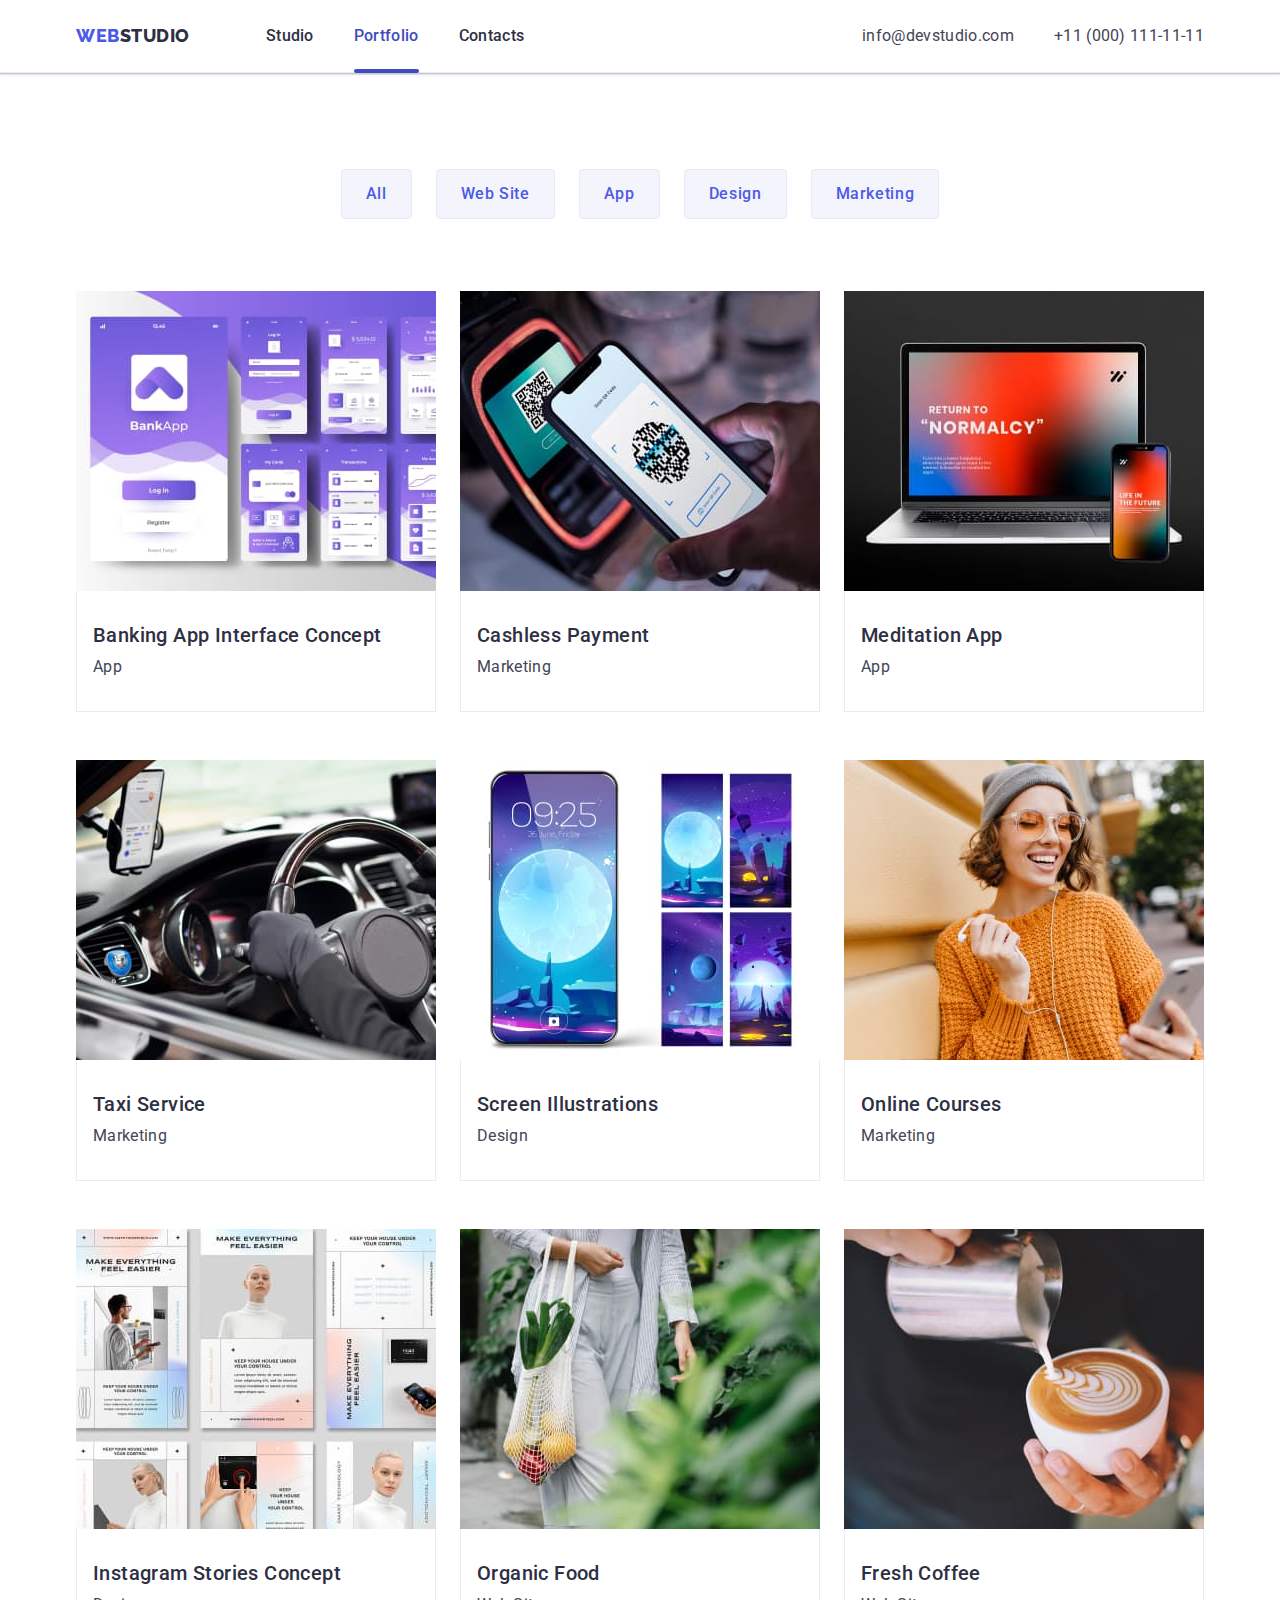
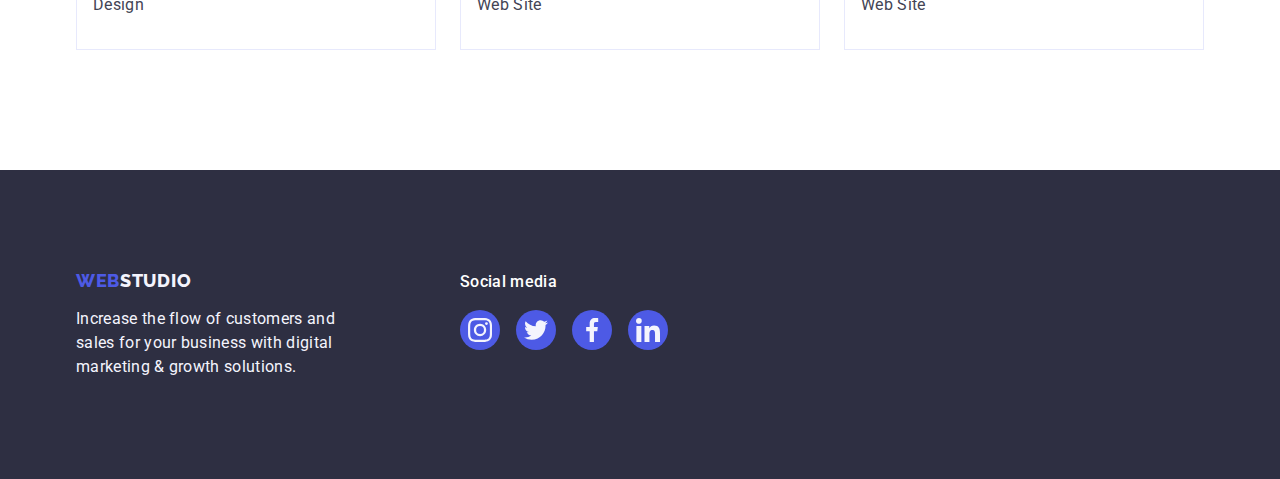
==== portfolio.html @ ee344718 "added start files" ====
<!DOCTYPE html>
<html lang="en">
  <head>
    <meta charset="UTF-8" />
    <meta name="viewport" content="width=device-width, initial-scale=1.0" />
    <link rel="preconnect" href="https://fonts.googleapis.com" />
    <link rel="preconnect" href="https://fonts.gstatic.com" crossorigin />
    <link
      href="https://fonts.googleapis.com/css2?family=Raleway:wght@800&family=Roboto:wght@400;500;700;900&display=swap"
      rel="stylesheet"
    />
    <link
      href="https://cdnjs.cloudflare.com/ajax/libs/modern-normalize/2.0.0/modern-normalize.min.css"
      rel="stylesheet"
    />
    <link rel="stylesheet" href="./css/styles.css" />
    <title>Portfolio</title>
  </head>
  <body>
    <header class="header">
      <div class="container container-header">
        <nav class="navigation">
          <a
            href="./index.html"
            rel="noreferrer noopener nofollow"
            class="logo link"
            >Web<span class="logo-accent">Studio</span></a
          >
          <ul class="navigation-list list">
            <li>
              <a
                class="navigation-link link"
                href="./index.html"
                target="_blank"
                rel="noreferrer noopener nofollow"
                >Studio</a
              >
            </li>
            <li>
              <a
                class="navigation-link link current"
                href="./portfolio.html"
                target="_blank"
                rel="noreferrer noopener nofollow"
                >Portfolio</a
              >
            </li>
            <li>
              <a
                class="navigation-link link"
                href=""
                target="_blank"
                rel="noreferrer noopener nofollow"
                >Contacts</a
              >
            </li>
          </ul>
        </nav>
        <address class="contacts">
          <ul class="contact-list list">
            <li class="contact-item">
              <a class="link" href="mailto:info@devstudio.com"
                >info@devstudio.com</a
              >
            </li>
            <li class="contact-item">
              <a class="link" href="tel:+110001111111">+11 (000) 111-11-11</a>
            </li>
          </ul>
        </address>
      </div>
    </header>
    <main>
      <section class="portfolio section">
        <div class="container">
          <h1 class="visually-hidden">Gallery</h1>
          <ul class="section-list filter-list list">
            <li><button class="filter-button" type="button">All</button></li>
            <li>
              <button class="filter-button" type="button">Web Site</button>
            </li>
            <li><button class="filter-button" type="button">App</button></li>
            <li><button class="filter-button" type="button">Design</button></li>
            <li>
              <button class="filter-button" type="button">Marketing</button>
            </li>
          </ul>
          <ul class="section-list gallery-list list">
            <li class="gallery-item">
              <a class="card-link link" href="">
                <div class="image-wrapper">
                  <img
                    src="./images/portfolio1.jpg"
                    alt="mobile app screens"
                    width="360"
                    height="300"
                  />

                  <p class="portfolio-overlay">
                    14 Stylish and User-Friendly App Design Concepts · Task
                    Manager App · Calorie Tracker App · Exotic Fruit Ecommerce
                    App · Cloud Storage App
                  </p>
                </div>
                <div class="description-wrapper-portfolio">
                  <h2 class="card-title">Banking App Interface Concept</h2>
                  <p class="card-text">App</p>
                </div>
              </a>
            </li>
            <li class="gallery-item">
              <a class="card-link link" href="">
                <div class="image-wrapper">
                  <img
                    src="./images/portfolio2.jpg"
                    alt="mobile phones"
                    width="360"
                    height="300"
                  />

                  <p class="portfolio-overlay">
                    14 Stylish and User-Friendly App Design Concepts · Task
                    Manager App · Calorie Tracker App · Exotic Fruit Ecommerce
                    App · Cloud Storage App
                  </p>
                </div>
                <div class="description-wrapper-portfolio">
                  <h2 class="card-title">Cashless Payment</h2>
                  <p class="card-text">Marketing</p>
                </div>
              </a>
            </li>
            <li class="gallery-item">
              <a class="card-link link" href="">
                <div class="image-wrapper">
                  <img
                    src="./images/portfolio3.jpg"
                    alt="laptop and mobile phone"
                    width="360"
                    height="300"
                  />

                  <p class="portfolio-overlay">
                    14 Stylish and User-Friendly App Design Concepts · Task
                    Manager App · Calorie Tracker App · Exotic Fruit Ecommerce
                    App · Cloud Storage App
                  </p>
                </div>
                <div class="description-wrapper-portfolio">
                  <h2 class="card-title">Meditation App</h2>
                  <p class="card-text">App</p>
                </div>
              </a>
            </li>
            <li class="gallery-item">
              <a class="card-link link" href="">
                <div class="image-wrapper">
                  <img
                    src="./images/portfolio4.jpg"
                    alt="a person driving a car"
                    width="360"
                    height="300"
                  />

                  <p class="portfolio-overlay">
                    14 Stylish and User-Friendly App Design Concepts · Task
                    Manager App · Calorie Tracker App · Exotic Fruit Ecommerce
                    App · Cloud Storage App
                  </p>
                </div>
                <div class="description-wrapper-portfolio">
                  <h2 class="card-title">Taxi Service</h2>
                  <p class="card-text">Marketing</p>
                </div>
              </a>
            </li>
            <li class="gallery-item">
              <a class="card-link link" href="">
                <div class="image-wrapper">
                  <img
                    src="./images/portfolio5.jpg"
                    alt="designed mobile phone screens"
                    width="360"
                    height="300"
                  />

                  <p class="portfolio-overlay">
                    14 Stylish and User-Friendly App Design Concepts · Task
                    Manager App · Calorie Tracker App · Exotic Fruit Ecommerce
                    App · Cloud Storage App
                  </p>
                </div>
                <div class="description-wrapper-portfolio">
                  <h2 class="card-title">Screen Illustrations</h2>
                  <p class="card-text">Design</p>
                </div>
              </a>
            </li>
            <li class="gallery-item">
              <a class="card-link link" href="">
                <div class="image-wrapper">
                  <img
                    src="./images/portfolio6.jpg"
                    alt="smiling girl with mobile phone and headphones"
                    width="360"
                    height="300"
                  />

                  <p class="portfolio-overlay">
                    14 Stylish and User-Friendly App Design Concepts · Task
                    Manager App · Calorie Tracker App · Exotic Fruit Ecommerce
                    App · Cloud Storage App
                  </p>
                </div>
                <div class="description-wrapper-portfolio">
                  <h2 class="card-title">Online Courses</h2>
                  <p class="card-text">Marketing</p>
                </div>
              </a>
            </li>
            <li class="gallery-item">
              <a class="card-link link" href="">
                <div class="image-wrapper">
                  <img
                    src="./images/portfolio7.jpg"
                    alt="designed screens"
                    width="360"
                    height="300"
                  />

                  <p class="portfolio-overlay">
                    14 Stylish and User-Friendly App Design Concepts · Task
                    Manager App · Calorie Tracker App · Exotic Fruit Ecommerce
                    App · Cloud Storage App
                  </p>
                </div>
                <div class="description-wrapper-portfolio">
                  <h2 class="card-title">Instagram Stories Concept</h2>
                  <p class="card-text">Design</p>
                </div>
              </a>
            </li>
            <li class="gallery-item">
              <a class="card-link link" href="">
                <div class="image-wrapper">
                  <img
                    src="./images/portfolio8.jpg"
                    alt="woman with a bag of fruit"
                    width="360"
                    height="300"
                  />

                  <p class="portfolio-overlay">
                    14 Stylish and User-Friendly App Design Concepts · Task
                    Manager App · Calorie Tracker App · Exotic Fruit Ecommerce
                    App · Cloud Storage App
                  </p>
                </div>
                <div class="description-wrapper-portfolio">
                  <h2 class="card-title">Organic Food</h2>
                  <p class="card-text">Web Site</p>
                </div>
              </a>
            </li>
            <li class="gallery-item">
              <a class="card-link link" href="">
                <div class="image-wrapper">
                  <img
                    src="./images/portfolio9.jpg"
                    alt="the man decorates the coffee"
                    width="360"
                    height="300"
                  />

                  <p class="portfolio-overlay">
                    14 Stylish and User-Friendly App Design Concepts · Task
                    Manager App · Calorie Tracker App · Exotic Fruit Ecommerce
                    App · Cloud Storage App
                  </p>
                </div>
                <div class="description-wrapper-portfolio">
                  <h2 class="card-title">Fresh Coffee</h2>
                  <p class="card-text">Web Site</p>
                </div>
              </a>
            </li>
          </ul>
        </div>
      </section>
    </main>
    <footer class="footer">
      <div class="container container-footer">
        <div class="content-wrapper">
          <a
            href="./index.html"
            rel="noreferrer noopener nofollow"
            class="logo-footer link"
            >Web<span class="logo-invert">Studio</span></a
          >
          <p class="footer-text">
            Increase the flow of customers and sales for your business with
            digital marketing & growth solutions.
          </p>
        </div>
        <div class="socials-wrapper">
          <p class="socials-title">Social media</p>
          <ul class="social-link-list social-list-footer">
            <li class="social-list-item">
              <a class="social-link-item" href="#" aria-label="instagram">
                <svg class="social-icon" width="24" height="24">
                  <use href="./images/icons.svg#icon-instagram"></use>
                </svg>
              </a>
            </li>
            <li class="social-list-item">
              <a class="social-link-item" href="#" aria-label="twitter">
                <svg class="social-icon" width="24" height="24">
                  <use href="./images/icons.svg#icon-twitter"></use>
                </svg>
              </a>
            </li>
            <li class="social-list-item">
              <a class="social-link-item" href="#" aria-label="facebook">
                <svg class="social-icon" width="24" height="24">
                  <use href="./images/icons.svg#icon-facebook"></use>
                </svg>
              </a>
            </li>
            <li class="social-list-item">
              <a class="social-link-item" href="#" aria-label="linkedin">
                <svg class="social-icon" width="24" height="24">
                  <use href="./images/icons.svg#icon-linkedin"></use>
                </svg>
              </a>
            </li>
          </ul>
        </div>
      </div>
    </footer>
  </body>
</html>
---- css/styles.css ----
:root {
  --primary-brand: #4d5ae5;
  --hover-brand: #404bbf;
  --dark: #2e2f42;
  --semi-dark: #434455;
  --light: #f4f4fd;
  --main-light: #ffffff;
  --accent: #e7e9fc;
  --font-primary: "Roboto", sans-serif;
  --font-logo: "Raleway", sans-serif;
  --text-regular: 400;
  --text-medium: 500;
  --text-bold: 700;
  --text-extrabold: 800;
  --text-black: 900;
  --title: 56px;
  --subtitle: 36px;
  --subsection-title: 20px;
  --text: 16px;
  --logo: 18px;
  /* --medium-text: 14px;
  --small-text: 12px; */
}
body {
  background-color: var(--main-light);
  color: var(--semi-dark);
  font-family: var(--font-primary);
  font-weight: var(--text-regular);
  font-size: var(--text);
  letter-spacing: 0.03em;
  line-height: 1.5;
}
h1,
h2,
h3,
h4,
h5,
h6 {
  margin: 0;
  padding: 0;
}
p {
  margin: 0;
  padding: 0;
}
ul {
  margin: 0;
  padding: 0;
  list-style-type: none;
}
img {
  display: block;
}
a,
.link {
  text-decoration: none;
  color: var(--semi-dark);
}
.visually-hidden {
  position: absolute;
  width: 1px;
  height: 1px;
  margin: -1px;
  border: 0;
  padding: 0;
  white-space: nowrap;
  clip-path: inset(100%);
  clip: rect(0 0 0 0);
  overflow: hidden;
}
.list {
  list-style-type: none;
}
.container {
  max-width: 1158px;
  padding: 0 15px;
  margin: 0 auto;
}
.header {
  border-bottom: 1px solid var(--accent);
  box-shadow: 0px 1px 6px 0px rgba(46, 47, 66, 0.08),
    0px 1px 1px 0px rgba(46, 47, 66, 0.16),
    0px 2px 1px 0px rgba(46, 47, 66, 0.08);
}
.container-header {
  display: flex;
  justify-content: space-between;
  align-items: center;
}
.navigation {
  display: flex;
  align-items: center;
}
.logo {
  margin-right: 76px;
  color: var(--primary-brand);
  font-family: var(--font-logo);
  font-weight: var(--text-extrabold);
  font-size: var(--logo);
  letter-spacing: 0.03em;
  line-height: 1.17;
  text-transform: uppercase;
}
.logo-accent {
  color: var(--dark);
}
.navigation-list {
  display: flex;
  gap: 40px;
}
.navigation-link {
  display: block;
  padding: 24px 0;
  color: var(--dark);
  font-weight: var(--text-medium);
  letter-spacing: 0.02em;
  transition: color 250ms cubic-bezier(0.4, 0, 0.2, 1);
}
.navigation-link:hover,
.navigation-link:focus {
  color: var(--hover-brand);
}
.current {
  position: relative;
  color: var(--hover-brand);
}
.current::after {
  position: absolute;
  left: 0;
  bottom: -1px;
  content: "";
  width: 100%;
  height: 4px;
  border-radius: 2px;
  background-color: var(--hover-brand);
}
.contacts {
  font-style: normal;
}
.contact-list {
  display: flex;
  gap: 40px;
}
.contact-item > a {
  transition: color 250ms cubic-bezier(0.4, 0, 0.2, 1);
  letter-spacing: 0.02em;
}
.contact-item > a:hover,
.contact-item > a:focus {
  color: var(--hover-brand);
}
.hero {
  max-width: 1440px;
  padding: 188px 0;
  margin: 0 auto;
  background-color: var(--dark);
  background-image: linear-gradient(
      rgba(46, 47, 66, 0.7),
      rgba(46, 47, 66, 0.7)
    ),
    url(../images/hero.jpg);
  background-repeat: no-repeat;
  background-position: center;
  background-size: cover;
  color: var(--main-light);
}
.container-hero {
  text-align: center;
}
.hero-title {
  max-width: 496px;
  margin: 0 auto 48px;
  font-size: var(--title);
  line-height: 1.07;
  text-align: center;
  letter-spacing: 0.02em;
}
.hero-button {
  display: block;
  margin: 0 auto;
  min-width: 169px;
  padding: 16px 32px;
  background-color: var(--primary-brand);
  border: none;
  border-radius: 4px;
  color: var(--main-light);
  font-family: var(--font-primary);
  font-weight: var(--text-medium);
  font-size: var(--text);
  line-height: 1.5;
  letter-spacing: 0.04em;
  text-transform: capitalize;
  cursor: pointer;
  transition: background-color 250ms cubic-bezier(0.4, 0, 0.2, 1);
}
.hero-button:hover,
.hero-button:focus {
  background-color: var(--hover-brand);
}
.section {
  padding: 120px 0;
}
.section-list {
  display: flex;
  gap: 24px;
}
.benefits-card {
  flex-basis: calc((100% - 72px) / 4);
}
.icon-wrapper {
  display: flex;
  justify-content: center;
  align-items: center;
  height: 112px;
  background-color: var(--light);
  border-radius: 4px;
  margin-bottom: 8px;
}
.card-title {
  margin-bottom: 8px;
  color: var(--dark);
  font-weight: var(--text-medium);
  font-size: var(--subsection-title);
  line-height: 1.2;
  letter-spacing: 0.02em;
}
.card-text {
  letter-spacing: 0.02em;
}
.section-title {
  margin-bottom: 72px;
  color: var(--dark);
  font-size: var(--subtitle);
  line-height: 1.11;
  letter-spacing: 0.02em;
  text-align: center;
  text-transform: capitalize;
}
.service {
  padding: 0 0 120px 0;
}
.team {
  padding: 120px 0;
  background-color: var(--light);
}
.team-card {
  background-color: var(--main-light);
  box-shadow: 0px 2px 1px 0px rgba(46, 47, 66, 0.08),
    0px 1px 1px 0px rgba(46, 47, 66, 0.16),
    0px 1px 6px 0px rgba(46, 47, 66, 0.08);
  border-radius: 0px 0px 4px 4px;
}
.description-wrapper {
  display: flex;
  flex-direction: column;
  gap: 8px;
  padding: 32px 0;
  text-align: center;
}
.card-title-team {
  margin-bottom: 0;
}
.social-link-list {
  display: flex;
  justify-content: center;
  gap: 24px;
}
.social-link-item {
  display: flex;
  justify-content: center;
  align-items: center;
  width: 40px;
  height: 40px;
  border-radius: 50%;
  color: var(--light);
  background-color: var(--primary-brand);
  transition: background-color 250ms cubic-bezier(0.4, 0, 0.2, 1);
}
.social-link-item:hover,
.social-link-item:focus {
  background-color: var(--hover-brand);
}
.footer .social-link-item:hover,
footer .social-link-item:focus {
  background-color: #31d0aa;
}
.social-icon {
  fill: currentColor;
}
.client-link-item {
  display: flex;
  justify-content: center;
  align-items: center;
  width: 168px;
  height: 88px;
  border-radius: 4px;
  border: 1px solid #8e8f99;
  color: #8e8f99;
  transition: border-color 250ms cubic-bezier(0.4, 0, 0.2, 1),
    color 250ms cubic-bezier(0.4, 0, 0.2, 1);
}
.client-link-item:hover,
.client-link-item:focus {
  border-color: var(--hover-brand);
  color: var(--hover-brand);
}
.client-icon {
  fill: currentColor;
}
.footer {
  display: flex;
  padding: 100px 0;
  background-color: var(--dark);
  color: var(--main-light);
}
.container-footer {
  display: flex;
  align-items: baseline;
  width: 1158px;
}
.content-wrapper {
  margin-right: 120px;
}
.logo-footer {
  display: inline-block;
  margin-bottom: 16px;
  color: var(--primary-brand);
  font-family: var(--font-logo);
  font-weight: var(--text-extrabold);
  font-size: var(--logo);
  letter-spacing: 0.03em;
  line-height: 1.17;
  text-transform: uppercase;
}
.logo-invert {
  color: var(--light);
  font-family: var(--font-logo);
  font-size: var(--logo);
  letter-spacing: 0.05em;
  line-height: 1.17;
  text-transform: uppercase;
}
.footer-text {
  width: 264px;
  color: var(--light);
  letter-spacing: 0.02em;
}
.socials-title {
  margin-bottom: 16px;
  color: var(--main-light);
  font-weight: var(--text-medium);
  font-size: var(--text);
  line-height: 1.5;
  letter-spacing: 0.02em;
}
.social-list-footer {
  gap: 16px;
}
.portfolio {
  padding: 96px 0 120px;
}
.filter-list {
  justify-content: center;
  margin-bottom: 72px;
}
.filter-button {
  padding: 12px 24px;
  border: 1px solid var(--accent);
  border-radius: 4px;
  background-color: var(--light);
  color: var(--primary-brand);
  font-family: var(--font-primary);
  font-weight: var(--text-medium);
  font-size: var(--text);
  letter-spacing: 0.04em;
  line-height: 1.5;
  text-transform: capitalize;
  cursor: pointer;
  transition: color 250ms cubic-bezier(0.4, 0, 0.2, 1),
    background-color 250ms cubic-bezier(0.4, 0, 0.2, 1),
    border-color 250ms cubic-bezier(0.4, 0, 0.2, 1),
    box-shadow 250ms cubic-bezier(0.4, 0, 0.2, 1);
}
.filter-button:hover,
.filter-button:focus,
.filter-button:active {
  border: 1px solid transparent;
  background-color: var(--hover-brand);
  box-shadow: 0px 2px 2px 0px rgba(0, 0, 0, 0.12),
    0px 2px 1px 0px rgba(0, 0, 0, 0.08), 0px 3px 1px 0px rgba(0, 0, 0, 0.1);
  color: var(--main-light);
}
.gallery-list {
  flex-wrap: wrap;
  row-gap: 48px;
}
.image-wrapper {
  position: relative;
  overflow: hidden;
}
.portfolio-overlay {
  position: absolute;
  top: 0;
  left: 0;
  width: 100%;
  height: 100%;
  padding: 40px 32px;
  background-color: var(--primary-brand);
  color: var(--light);
  font-size: var(--text);
  line-height: 1.5;
  letter-spacing: 0.02em;
  transform: translateY(100%);
  transition: transform 250ms cubic-bezier(0.4, 0, 0.2, 1);
}
.description-wrapper-portfolio {
  padding: 32px 16px;
  text-align: start;
  border: 1px solid var(--accent);
  border-top: none;
}
.card-link {
  display: block;
  transition: box-shadow 250ms cubic-bezier(0.4, 0, 0.2, 1);
}
.card-link:hover,
.card-link:focus,
.card-link:active {
  box-shadow: 0px 2px 1px 0px rgba(46, 47, 66, 0.08),
    0px 1px 1px 0px rgba(46, 47, 66, 0.16),
    0px 1px 6px 0px rgba(46, 47, 66, 0.08);
}
.card-link:hover .portfolio-overlay {
  transform: translateY(0%);
}
.card-link:focus .portfolio-overlay {
  transform: translateY(0%);
}
.backdrop {
  position: fixed;
  top: 0;
  left: 0;
  width: 100%;
  height: 100%;
  background: rgba(46, 47, 66, 0.4);
  opacity: 1;
  transition: opacity 250ms cubic-bezier(0.4, 0, 0.2, 1),
    visibility 250ms cubic-bezier(0.4, 0, 0.2, 1);
}
.is-hidden {
  visibility: hidden;
  opacity: 0;
  pointer-events: none;
}
.backdrop.is-hidden .modal {
  transform: translate(-50%, -50%) scale(0.8);
}
.modal {
  position: absolute;
  top: 50%;
  left: 50%;
  transform: translate(-50%, -50%) scale(1);
  width: 408px;
  min-height: 584px;
  background-color: #fcfcfc;
  box-shadow: 0px 2px 1px 0px rgba(0, 0, 0, 0.2),
    0px 1px 3px 0px rgba(0, 0, 0, 0.12), 0px 1px 1px 0px rgba(0, 0, 0, 0.14);
  border-radius: 4px;
  transition: transform 250ms cubic-bezier(0.4, 0, 0.2, 1);
}
.modal-button {
  display: flex;
  justify-content: center;
  align-items: center;
  position: absolute;
  top: 24px;
  right: 24px;
  width: 24px;
  height: 24px;
  padding: 0;
  color: var(--dark);
  background-color: var(--accent);
  border: 1px solid rgba(0, 0, 0, 0.1);
  border-radius: 50%;
  cursor: pointer;
  transition: background-color 250ms cubic-bezier(0.4, 0, 0.2, 1),
    border 250ms cubic-bezier(0.4, 0, 0.2, 1);
}
.modal-button:hover,
.modal-button:focus {
  background-color: var(--hover-brand);
  border: none;
}
.modal-button:hover .modal-button-icon,
.modal-button:focus .modal-button-icon {
  fill: var(--main-light);
}
.modal-button-icon {
  width: 8px;
  height: 8px;
  fill: currentColor;
  transition: fill 250ms cubic-bezier(0.4, 0, 0.2, 1);
}
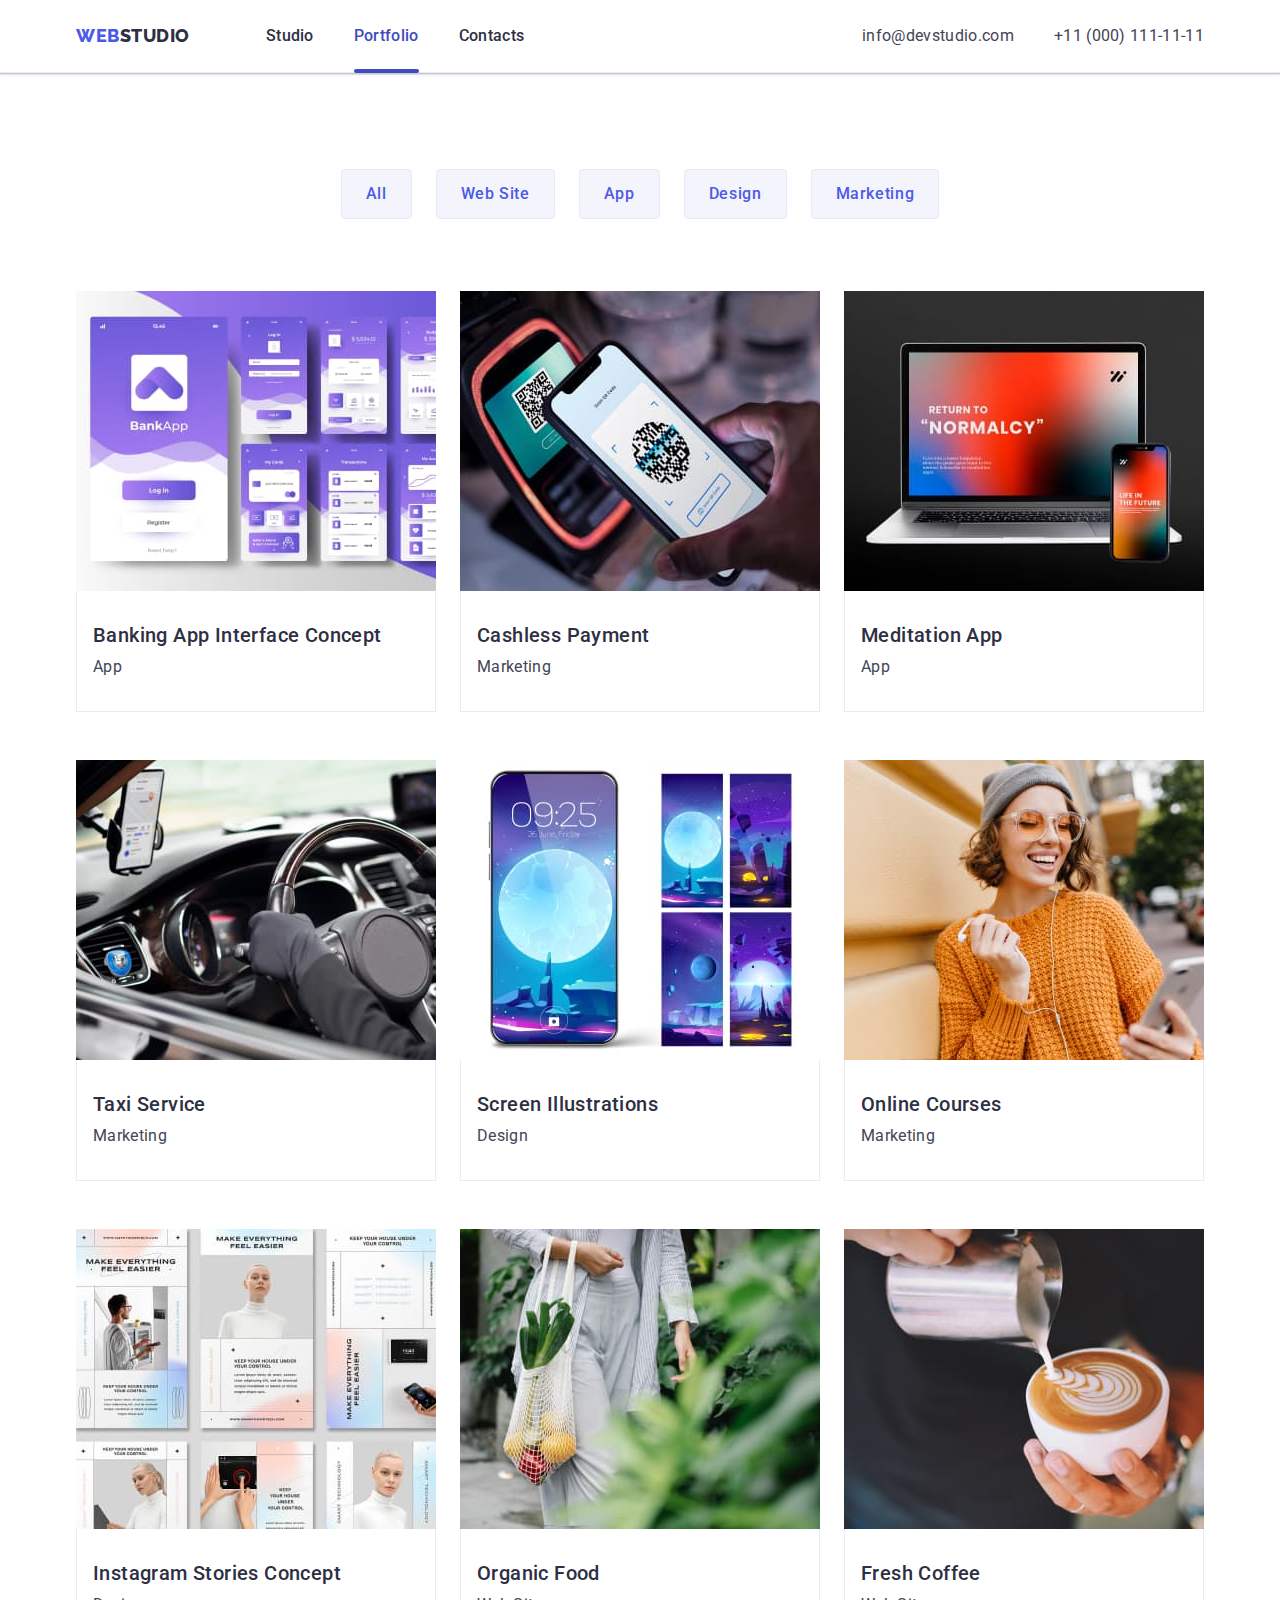
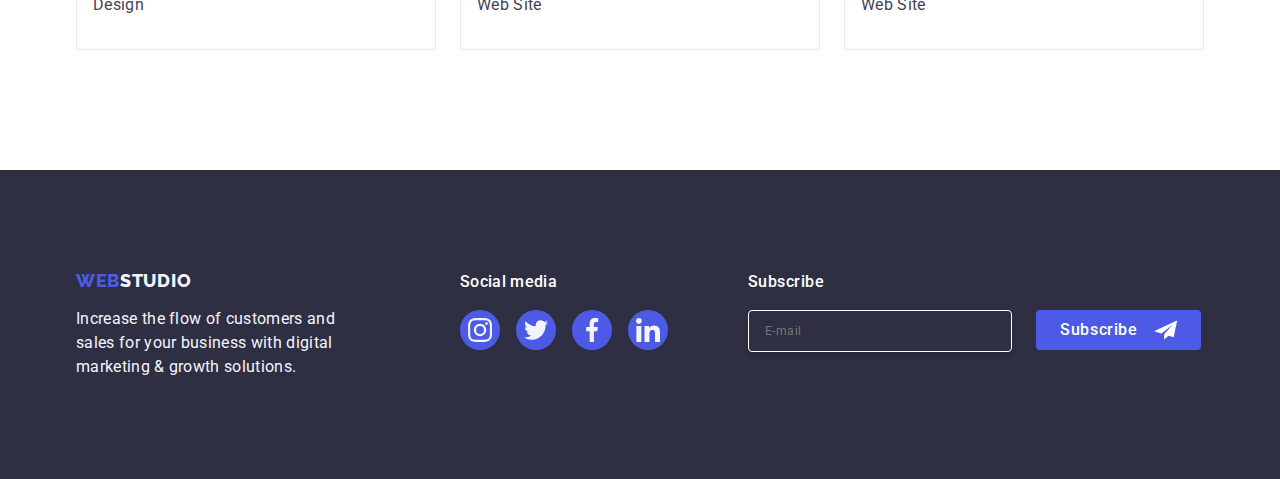
==== commit 7c832caa: "finished" ====
--- a/portfolio.html
+++ b/portfolio.html
@@ -335,6 +335,25 @@
             </li>
           </ul>
         </div>
+        <div class="footer-form-wrapper">
+          <p class="form-heading">Subscribe</p>
+          <form class="subscribe-form">
+            <label>
+              <input
+                class="subscribe-input"
+                type="email"
+                name="subscribe-mail"
+                placeholder="E-mail"
+              />
+            </label>
+            <button class="subscribe-button" type="submit">
+              Subscribe
+              <svg class="subscribe-button-icon" width="24" height="24">
+                <use href="./images/icons.svg#icon-plane"></use>
+              </svg>
+            </button>
+          </form>
+        </div>
       </div>
     </footer>
   </body>
--- a/css/styles.css
+++ b/css/styles.css
@@ -18,8 +18,8 @@
   --subsection-title: 20px;
   --text: 16px;
   --logo: 18px;
-  /* --medium-text: 14px;
-  --small-text: 12px; */
+  --medium-text: 14px;
+  --small-text: 12px;
 }
 body {
   background-color: var(--main-light);
@@ -148,6 +148,9 @@
 .contact-item > a:hover,
 .contact-item > a:focus {
   color: var(--hover-brand);
+}
+.section {
+  padding: 120px 0;
 }
 .hero {
   max-width: 1440px;
@@ -197,9 +200,6 @@
 .hero-button:focus {
   background-color: var(--hover-brand);
 }
-.section {
-  padding: 120px 0;
-}
 .section-list {
   display: flex;
   gap: 24px;
@@ -345,6 +345,9 @@
   color: var(--light);
   letter-spacing: 0.02em;
 }
+.socials-wrapper {
+  margin-right: 80px;
+}
 .socials-title {
   margin-bottom: 16px;
   color: var(--main-light);
@@ -355,6 +358,55 @@
 }
 .social-list-footer {
   gap: 16px;
+}
+.form-heading {
+  margin-bottom: 16px;
+  color: var(--main-light);
+  font-weight: var(--text-medium);
+  line-height: 1.5;
+}
+.subscribe-form {
+  display: flex;
+  align-items: baseline;
+  gap: 24px;
+}
+.subscribe-input {
+  padding: 8px 16px;
+  width: 264px;
+  border-radius: 4px;
+  border: 1px solid var(--main-light);
+  box-shadow: 0px 4px 4px 0px rgba(0, 0, 0, 0.15);
+  background-color: transparent;
+  color: var(--main-light);
+  font-size: var(--small-text);
+  line-height: 2;
+  letter-spacing: 0.48px;
+}
+.subscribe-button {
+  display: inline-flex;
+  justify-content: center;
+  align-items: center;
+  gap: 16px;
+  width: 165px;
+  padding: 8px 24px;
+  background-color: var(--primary-brand);
+  color: var(--main-light);
+  border: none;
+  border-radius: 4px;
+  font-weight: var(--text-medium);
+  font-size: var(--text);
+  line-height: 1.5;
+  letter-spacing: 0.64px;
+  transition: background-color 250ms cubic-bezier(0.4, 0, 0.2, 1);
+  cursor: pointer;
+}
+.subscribe-button:hover,
+.subscribe-button:focus,
+.subscribe-button:active {
+  background-color: var(--hover-brand);
+}
+.subscribe-button-icon {
+  fill: currentColor;
 }
 .portfolio {
   padding: 96px 0 120px;
@@ -462,6 +514,7 @@
   transform: translate(-50%, -50%) scale(1);
   width: 408px;
   min-height: 584px;
+  padding: 72px 24px 0 24px;
   background-color: #fcfcfc;
   box-shadow: 0px 2px 1px 0px rgba(0, 0, 0, 0.2),
     0px 1px 3px 0px rgba(0, 0, 0, 0.12), 0px 1px 1px 0px rgba(0, 0, 0, 0.14);
@@ -501,3 +554,123 @@
   fill: currentColor;
   transition: fill 250ms cubic-bezier(0.4, 0, 0.2, 1);
 }
+.modal-form-heading {
+  margin-bottom: 16px;
+  text-align: center;
+  color: var(--dark);
+  font-weight: var(--text-medium);  
+  line-height: 1.5;
+}
+.form-label {
+  display: block;
+  margin-bottom: 4px;
+  color: #8E8F99;
+  font-size: var(--small-text);
+  line-height: 1.17;
+  letter-spacing: 0.48px;
+}
+.input-wrapper {
+  position: relative;
+  margin-bottom: 8px;  
+}
+.form-input {
+  width: 100%;
+  height: 40px;
+  border: 1px solid rgba(46, 47, 66, 0.40);
+  border-radius: 4px;
+  padding: 11px 16px 11px 38px;
+  outline: none;
+  cursor: pointer;
+  transition: border-color 250ms cubic-bezier(0.4, 0, 0.2, 1);
+}
+.form-input:hover,
+.form-input:focus {
+  border-color: var(--primary-brand);
+}
+.form-input:hover + .form-icon {
+  fill: var(--primary-brand);
+}
+.form-input:focus + .form-icon {
+  fill: var(--primary-brand);
+}
+.form-icon {
+  position: absolute;
+  top: 50%;
+  left: 16px;
+  fill: currentColor;
+  transform: translateY(-50%);
+  transition: fill 250ms cubic-bezier(0.4, 0, 0.2, 1);
+}
+.comment-field {
+  width: 100%;
+  height: 120px;
+  resize: none;
+  margin-bottom: 16px;
+  padding: 8px 16px;
+  border: 1px solid rgba(46, 47, 66, 0.40);
+  border-radius: 4px;
+  outline: none;
+  cursor: pointer;
+  font-size: var(--small-text);
+  line-height: 1.17;
+  letter-spacing: 0.48px;
+  transition: border-color 250ms cubic-bezier(0.4, 0, 0.2, 1);
+}
+.comment-field:hover,
+.comment-field:focus {
+  border-color: var(--primary-brand);
+}
+.agreement {
+  display: flex;
+  margin-bottom: 24px;  
+  align-items: center;
+  color: #8E8F99;
+  font-size: var(--small-text);
+  line-height: 1.17;
+}
+.checkbox {
+  position: absolute;
+  appearance: none;
+}
+.checkbox-icon {
+  fill: transparent;
+  cursor: pointer;
+  padding: 2px;
+  border-radius: 2px;
+  border: 1px solid rgba(46, 47, 66, 0.40);
+  margin-right: 8px;
+}
+.conditions-link {
+  display: block;
+  color: var(--primary-brand);
+  letter-spacing: 0.48px;
+  text-decoration: underline;
+}
+.checkbox:checked + .checkbox-icon {
+  fill: var(--main-light);
+  background-color: var(--primary-brand);
+  border: none;
+}
+.form-button {
+  display: block;
+  margin: 0 auto;
+  padding: 16px 32px;
+  min-width: 169px;
+  background-color: var(--primary-brand);
+  color: var(--main-light);
+  border: none;
+  border-radius: 4px;
+  box-shadow: 0px 4px 4px 0px rgba(0, 0, 0, 0.15);
+  font-family: inherit;
+  font-weight: var(--text-medium);
+  font-size: var(--text);
+  line-height: 1.5;
+  letter-spacing: 0.64px;
+  cursor: pointer;
+  transition: background-color 250ms cubic-bezier(0.4, 0, 0.2, 1);
+}
+.form-button:hover,
+.form-button:focus,
+.form-button:active {
+  background-color: var(--hover-brand);
+}
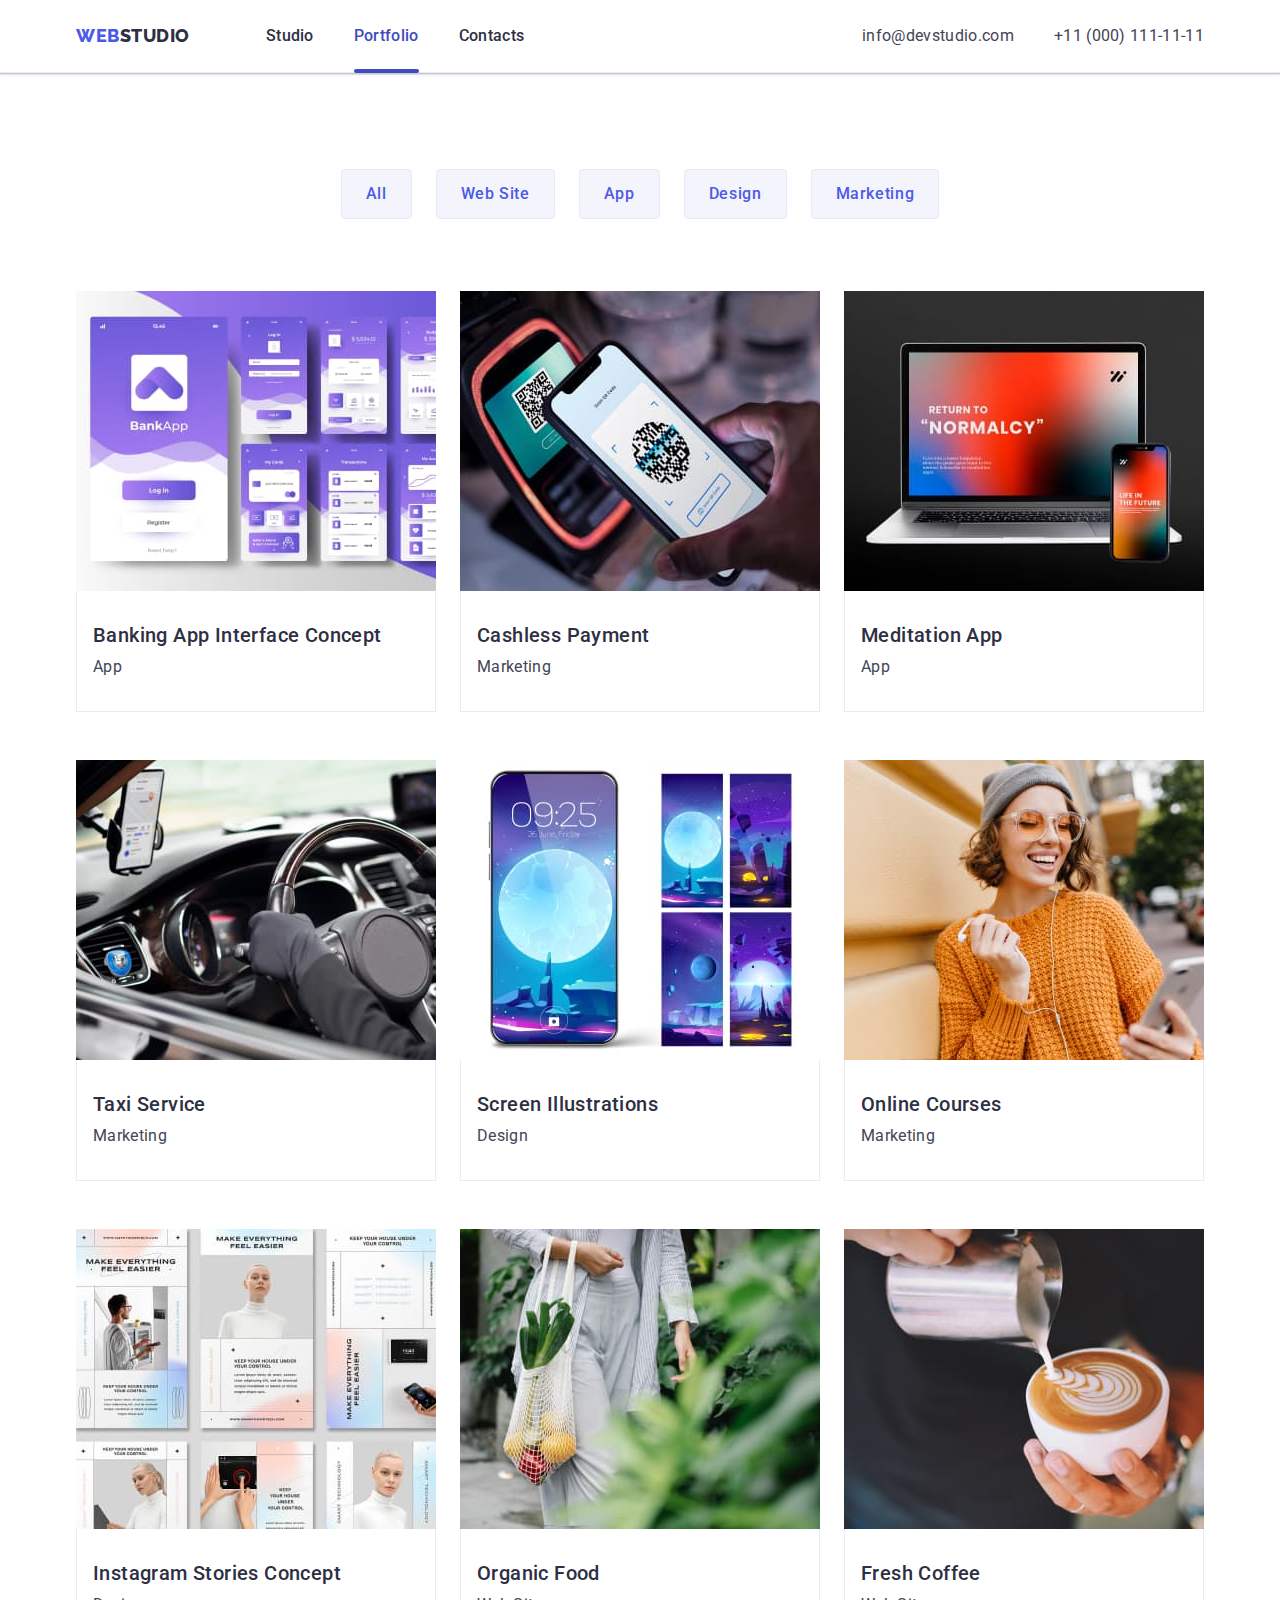
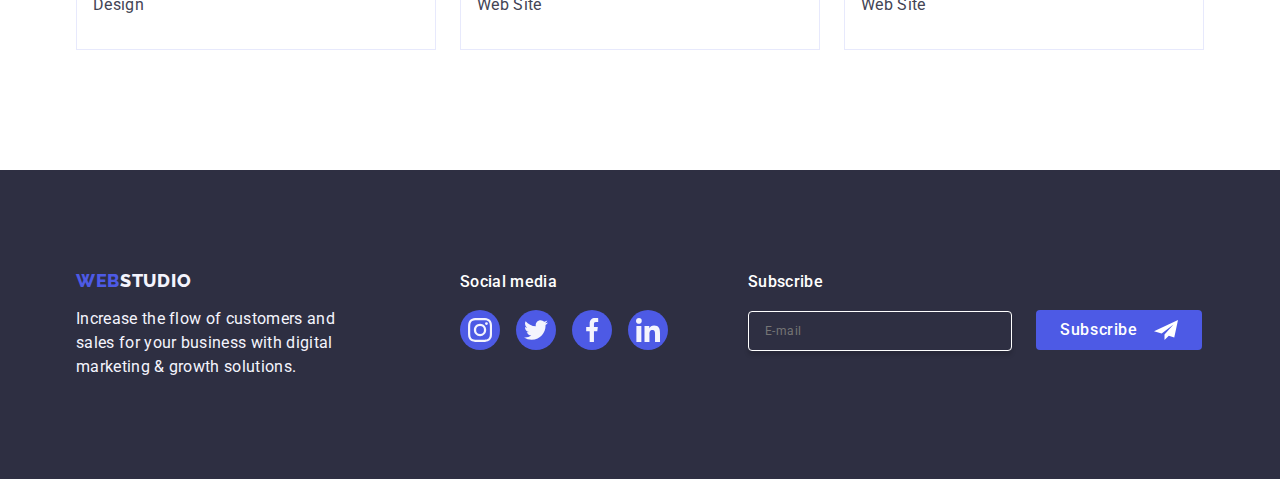
==== commit a5f0c09d: "fixed" ====
--- a/portfolio.html
+++ b/portfolio.html
@@ -338,7 +338,7 @@
         <div class="footer-form-wrapper">
           <p class="form-heading">Subscribe</p>
           <form class="subscribe-form">
-            <label>
+            <label class="subscribe-label">
               <input
                 class="subscribe-input"
                 type="email"
--- a/css/styles.css
+++ b/css/styles.css
@@ -3,6 +3,7 @@
   --hover-brand: #404bbf;
   --dark: #2e2f42;
   --semi-dark: #434455;
+  --modal-form: #8e8f99;
   --light: #f4f4fd;
   --main-light: #ffffff;
   --accent: #e7e9fc;
@@ -363,6 +364,7 @@
   margin-bottom: 16px;
   color: var(--main-light);
   font-weight: var(--text-medium);
+  letter-spacing: 0.02em;
   line-height: 1.5;
 }
 .subscribe-form {
@@ -373,21 +375,21 @@
 .subscribe-input {
   padding: 8px 16px;
   width: 264px;
+  height: 40px;
   border-radius: 4px;
   border: 1px solid var(--main-light);
   box-shadow: 0px 4px 4px 0px rgba(0, 0, 0, 0.15);
   background-color: transparent;
   color: var(--main-light);
   font-size: var(--small-text);
-  line-height: 2;
+  line-height: 1.5;
   letter-spacing: 0.48px;
 }
 .subscribe-button {
   display: inline-flex;
   justify-content: center;
   align-items: center;
-  gap: 16px;
-  width: 165px;
+  min-width: 165px;
   padding: 8px 24px;
   background-color: var(--primary-brand);
   color: var(--main-light);
@@ -406,6 +408,7 @@
   background-color: var(--hover-brand);
 }
 .subscribe-button-icon {
+  margin-left: 16px;
   fill: currentColor;
 }
 .portfolio {
@@ -514,7 +517,7 @@
   transform: translate(-50%, -50%) scale(1);
   width: 408px;
   min-height: 584px;
-  padding: 72px 24px 0 24px;
+  padding: 72px 24px 24px 24px;
   background-color: #fcfcfc;
   box-shadow: 0px 2px 1px 0px rgba(0, 0, 0, 0.2),
     0px 1px 3px 0px rgba(0, 0, 0, 0.12), 0px 1px 1px 0px rgba(0, 0, 0, 0.14);
@@ -558,27 +561,32 @@
   margin-bottom: 16px;
   text-align: center;
   color: var(--dark);
-  font-weight: var(--text-medium);  
-  line-height: 1.5;
+  font-weight: var(--text-medium);
+  line-height: 1.5;
+  letter-spacing: 0.02em;
+}
+.field-wrapper {
+  margin-bottom: 8px;
 }
 .form-label {
   display: block;
   margin-bottom: 4px;
-  color: #8E8F99;
+  color: var(--modal-form);
   font-size: var(--small-text);
   line-height: 1.17;
-  letter-spacing: 0.48px;
+  letter-spacing: 0.04em;
 }
 .input-wrapper {
   position: relative;
-  margin-bottom: 8px;  
 }
 .form-input {
   width: 100%;
   height: 40px;
-  border: 1px solid rgba(46, 47, 66, 0.40);
-  border-radius: 4px;
-  padding: 11px 16px 11px 38px;
+  border: 1px solid rgba(46, 47, 66, 0.4);
+  border-radius: 4px;
+  outline: transparent;
+  background-color: transparent;
+  padding-left: 38px;
   outline: none;
   cursor: pointer;
   transition: border-color 250ms cubic-bezier(0.4, 0, 0.2, 1);
@@ -601,44 +609,56 @@
   transform: translateY(-50%);
   transition: fill 250ms cubic-bezier(0.4, 0, 0.2, 1);
 }
+.field-wrapper-comment {
+  margin-bottom: 16px;
+}
 .comment-field {
   width: 100%;
   height: 120px;
   resize: none;
-  margin-bottom: 16px;
   padding: 8px 16px;
-  border: 1px solid rgba(46, 47, 66, 0.40);
+  border: 1px solid rgba(46, 47, 66, 0.4);
+  outline: transparent;
   border-radius: 4px;
   outline: none;
   cursor: pointer;
+  background-color: transparent;
+  color: rgba(46, 47, 66, 0.4);
   font-size: var(--small-text);
   line-height: 1.17;
-  letter-spacing: 0.48px;
+  letter-spacing: 0.04em;
   transition: border-color 250ms cubic-bezier(0.4, 0, 0.2, 1);
 }
 .comment-field:hover,
 .comment-field:focus {
   border-color: var(--primary-brand);
 }
+.field-wrapper-agreement {
+  margin-bottom: 24px;
+}
 .agreement {
-  display: flex;
-  margin-bottom: 24px;  
-  align-items: center;
-  color: #8E8F99;
+  display: block;  
+  align-items: center;
+  color: var(--modal-form);
   font-size: var(--small-text);
   line-height: 1.17;
+  letter-spacing: 0.04em;
 }
 .checkbox {
   position: absolute;
   appearance: none;
 }
-.checkbox-icon {
+.checkbox-span {
+  display: inline-flex;
+  align-items: center;
+  justify-content: center;
   fill: transparent;
-  cursor: pointer;
-  padding: 2px;
+  width: 16px;
+  height: 16px;  
+  cursor: pointer;  
   border-radius: 2px;
-  border: 1px solid rgba(46, 47, 66, 0.40);
-  margin-right: 8px;
+  border: 1px solid rgba(46, 47, 66, 0.4);  
+  transition: background-color 250ms cubic-bezier(0.4, 0, 0.2, 1), border 250ms cubic-bezier(0.4, 0, 0.2, 1), fill 250ms cubic-bezier(0.4, 0, 0.2, 1);
 }
 .conditions-link {
   display: block;
@@ -646,9 +666,9 @@
   letter-spacing: 0.48px;
   text-decoration: underline;
 }
-.checkbox:checked + .checkbox-icon {
-  fill: var(--main-light);
-  background-color: var(--primary-brand);
+.checkbox:checked + .checkbox-span {
+  fill: var(--light);
+  background-color: var(--hover-brand);
   border: none;
 }
 .form-button {
@@ -656,16 +676,17 @@
   margin: 0 auto;
   padding: 16px 32px;
   min-width: 169px;
+  height: 56px;
   background-color: var(--primary-brand);
   color: var(--main-light);
   border: none;
   border-radius: 4px;
   box-shadow: 0px 4px 4px 0px rgba(0, 0, 0, 0.15);
-  font-family: inherit;
+  font-family: "Roboto", sans-serif;
   font-weight: var(--text-medium);
   font-size: var(--text);
   line-height: 1.5;
-  letter-spacing: 0.64px;
+  letter-spacing: 0.04em;
   cursor: pointer;
   transition: background-color 250ms cubic-bezier(0.4, 0, 0.2, 1);
 }
